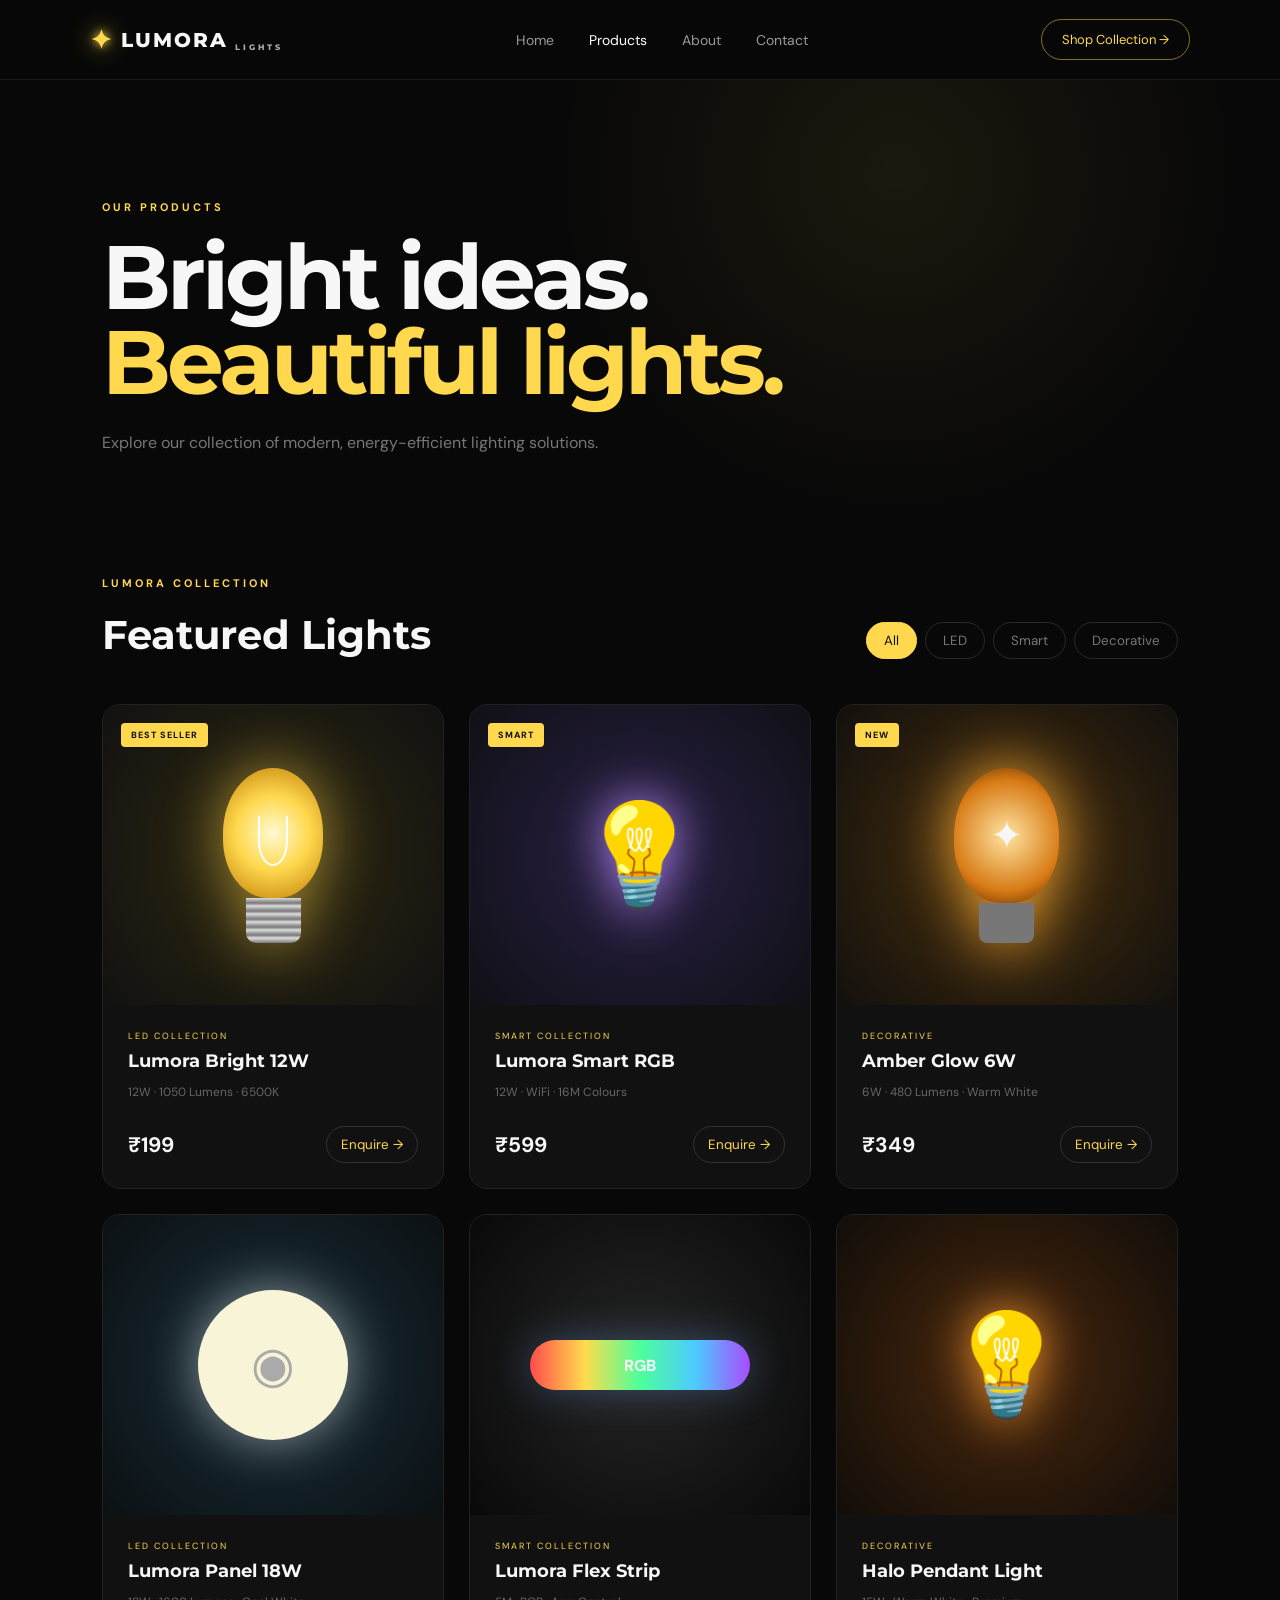
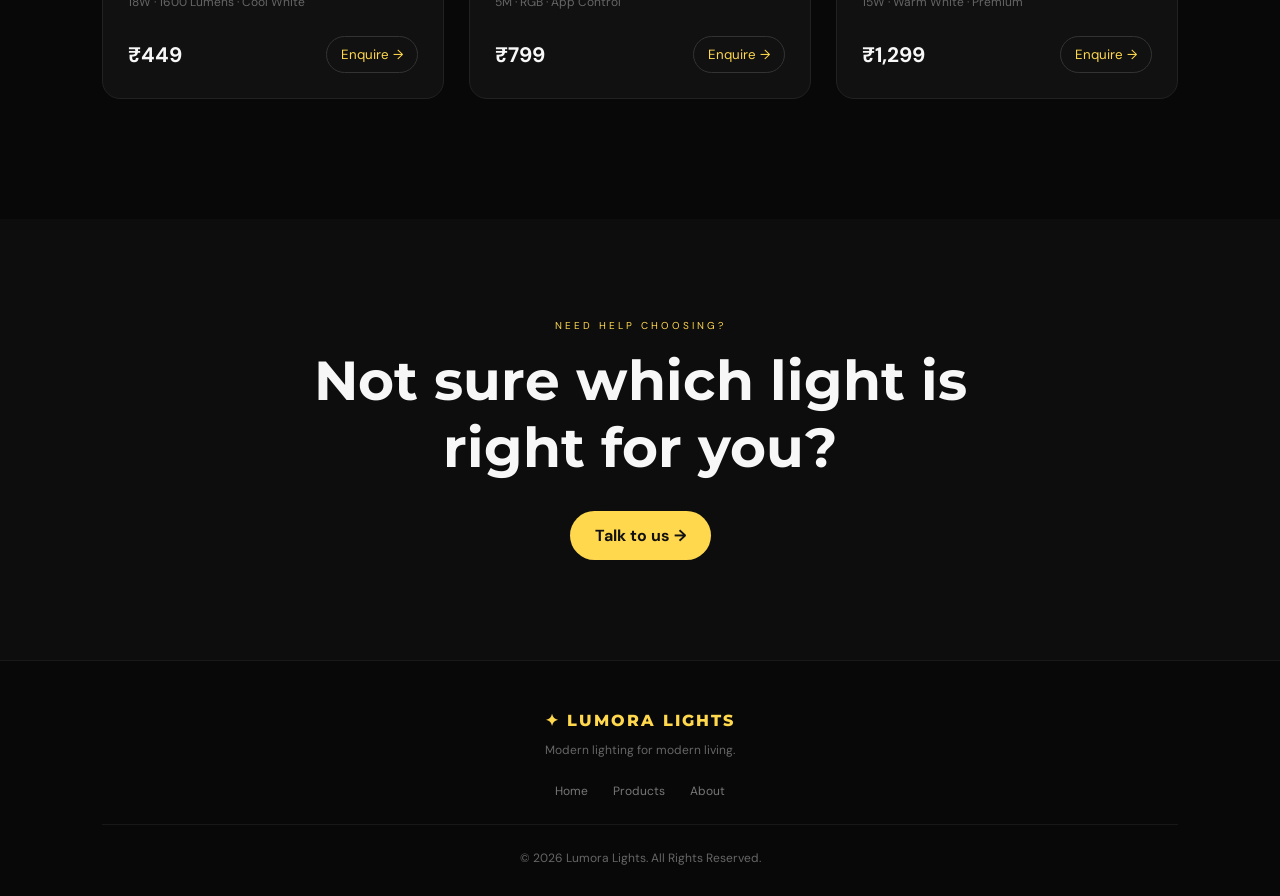
==== products.html @ e1e7d4a2 "Add files via upload" ====
<!DOCTYPE html>
<html lang="en">

<head>

    <meta charset="UTF-8">

    <meta name="viewport" content="width=device-width, initial-scale=1.0">

    <title>Products | Lumora Lights</title>

    <link rel="stylesheet" href="style.css">

    <link rel="preconnect" href="https://fonts.googleapis.com">
    <link rel="preconnect" href="https://fonts.gstatic.com" crossorigin>

    <link href="https://fonts.googleapis.com/css2?family=DM+Sans:wght@400;500;600;700&family=Montserrat:wght@600;700;800&display=swap" rel="stylesheet">

</head>


<body>


<!-- NAVBAR -->

<header class="navbar">

    <div class="logo">
        <span class="logo-light">✦</span>
        LUMORA
        <small>LIGHTS</small>
    </div>

    <nav>

        <a href="index.html">
            Home
        </a>

        <a href="products.html" class="active">
            Products
        </a>

        <a href="index.html#about">
            About
        </a>

        <a href="index.html#contact">
            Contact
        </a>

    </nav>

    <a href="#products" class="nav-btn">
        Shop Collection →
    </a>

</header>



<!-- PRODUCT HERO -->

<section class="products-hero">

    <p class="eyebrow">
        OUR PRODUCTS
    </p>

    <h1>
        Bright ideas.<br>
        <span>Beautiful lights.</span>
    </h1>

    <p>
        Explore our collection of modern, energy-efficient
        lighting solutions.
    </p>

</section>



<!-- FILTER -->

<section class="product-section" id="products">

    <div class="product-top">

        <div>

            <p class="eyebrow">
                LUMORA COLLECTION
            </p>

            <h2>
                Featured Lights
            </h2>

        </div>


        <div class="filter-buttons">

            <button class="filter active" data-filter="all">
                All
            </button>

            <button class="filter" data-filter="led">
                LED
            </button>

            <button class="filter" data-filter="smart">
                Smart
            </button>

            <button class="filter" data-filter="decorative">
                Decorative
            </button>

        </div>

    </div>



    <!-- PRODUCTS -->

    <div class="product-grid">


        <!-- PRODUCT 1 -->

        <div class="product-card" data-category="led">

            <div class="product-image">

                <div class="product-bulb white-bulb">

                    <div class="small-glass">
                        <div class="small-filament"></div>
                    </div>

                    <div class="small-base"></div>

                </div>

                <span class="tag">
                    BEST SELLER
                </span>

            </div>

            <div class="product-info">

                <p>LED COLLECTION</p>

                <h3>
                    Lumora Bright 12W
                </h3>

                <span class="spec">
                    12W · 1050 Lumens · 6500K
                </span>

                <div class="price-row">

                    <strong>
                        ₹199
                    </strong>

                    <button onclick="orderProduct('Lumora Bright 12W')">
                        Enquire →
                    </button>

                </div>

            </div>

        </div>



        <!-- PRODUCT 2 -->

        <div class="product-card" data-category="smart">

            <div class="product-image purple-bg">

                <div class="smart-bulb">
                    💡
                </div>

                <span class="tag">
                    SMART
                </span>

            </div>

            <div class="product-info">

                <p>SMART COLLECTION</p>

                <h3>
                    Lumora Smart RGB
                </h3>

                <span class="spec">
                    12W · WiFi · 16M Colours
                </span>

                <div class="price-row">

                    <strong>
                        ₹599
                    </strong>

                    <button onclick="orderProduct('Lumora Smart RGB')">
                        Enquire →
                    </button>

                </div>

            </div>

        </div>



        <!-- PRODUCT 3 -->

        <div class="product-card" data-category="decorative">

            <div class="product-image warm-bg">

                <div class="vintage-bulb">

                    <div class="vintage-glass">
                        ✦
                    </div>

                    <div class="vintage-base"></div>

                </div>

                <span class="tag">
                    NEW
                </span>

            </div>

            <div class="product-info">

                <p>DECORATIVE</p>

                <h3>
                    Amber Glow 6W
                </h3>

                <span class="spec">
                    6W · 480 Lumens · Warm White
                </span>

                <div class="price-row">

                    <strong>
                        ₹349
                    </strong>

                    <button onclick="orderProduct('Amber Glow 6W')">
                        Enquire →
                    </button>

                </div>

            </div>

        </div>



        <!-- PRODUCT 4 -->

        <div class="product-card" data-category="led">

            <div class="product-image blue-bg">

                <div class="panel-light">
                    ◉
                </div>

            </div>

            <div class="product-info">

                <p>LED COLLECTION</p>

                <h3>
                    Lumora Panel 18W
                </h3>

                <span class="spec">
                    18W · 1600 Lumens · Cool White
                </span>

                <div class="price-row">

                    <strong>
                        ₹449
                    </strong>

                    <button onclick="orderProduct('Lumora Panel 18W')">
                        Enquire →
                    </button>

                </div>

            </div>

        </div>



        <!-- PRODUCT 5 -->

        <div class="product-card" data-category="smart">

            <div class="product-image dark-bg">

                <div class="smart-strip">
                    RGB
                </div>

            </div>

            <div class="product-info">

                <p>SMART COLLECTION</p>

                <h3>
                    Lumora Flex Strip
                </h3>

                <span class="spec">
                    5M · RGB · App Control
                </span>

                <div class="price-row">

                    <strong>
                        ₹799
                    </strong>

                    <button onclick="orderProduct('Lumora Flex Strip')">
                        Enquire →
                    </button>

                </div>

            </div>

        </div>



        <!-- PRODUCT 6 -->

        <div class="product-card" data-category="decorative">

            <div class="product-image orange-bg">

                <div class="hanging-light">
                    💡
                </div>

            </div>

            <div class="product-info">

                <p>DECORATIVE</p>

                <h3>
                    Halo Pendant Light
                </h3>

                <span class="spec">
                    15W · Warm White · Premium
                </span>

                <div class="price-row">

                    <strong>
                        ₹1,299
                    </strong>

                    <button onclick="orderProduct('Halo Pendant Light')">
                        Enquire →
                    </button>

                </div>

            </div>

        </div>


    </div>

</section>



<!-- BOTTOM CTA -->

<section class="product-cta">

    <p>
        NEED HELP CHOOSING?
    </p>

    <h2>
        Not sure which light is right for you?
    </h2>

    <a href="index.html#contact">
        Talk to us →
    </a>

</section>



<!-- FOOTER -->

<footer>

    <div class="footer-logo">
        ✦ LUMORA LIGHTS
    </div>

    <p>
        Modern lighting for modern living.
    </p>

    <div class="footer-links">

        <a href="index.html">
            Home
        </a>

        <a href="products.html">
            Products
        </a>

        <a href="index.html#about">
            About
        </a>

    </div>

    <p class="copyright">
        © 2026 Lumora Lights. All Rights Reserved.
    </p>

</footer>


<script src="script.js"></script>

</body>
</html>
---- style.css ----
/* =========================================
   LUMORA LIGHTS
   MAIN STYLESHEET
========================================= */

* {
    margin: 0;
    padding: 0;
    box-sizing: border-box;
}

html {
    scroll-behavior: smooth;
}

body {
    font-family: "DM Sans", sans-serif;
    background: #080808;
    color: #f7f7f7;
    overflow-x: hidden;
}

a {
    text-decoration: none;
    color: inherit;
}

button {
    font-family: inherit;
}


/* =========================================
   NAVBAR
========================================= */

.navbar {
    height: 80px;

    padding: 0 7%;

    display: flex;
    align-items: center;
    justify-content: space-between;

    border-bottom: 1px solid rgba(255,255,255,0.08);

    background: rgba(8,8,8,0.9);

    backdrop-filter: blur(15px);

    position: sticky;
    top: 0;

    z-index: 100;
}

.logo {
    font-family: "Montserrat", sans-serif;

    font-size: 20px;

    font-weight: 800;

    letter-spacing: 2px;

    display: flex;
    align-items: center;

    gap: 7px;
}

.logo-light {
    color: #ffd84d;

    font-size: 26px;

    text-shadow:
        0 0 10px #ffd84d,
        0 0 25px #ffd84d;
}

.logo small {
    font-size: 8px;

    letter-spacing: 3px;

    color: #aaa;

    align-self: flex-end;

    margin-bottom: 4px;
}

.navbar nav {
    display: flex;

    gap: 35px;
}

.navbar nav a {
    color: #999;

    font-size: 14px;

    transition: 0.3s;
}

.navbar nav a:hover,
.navbar nav a.active {
    color: #fff;
}

.nav-btn {
    padding: 11px 20px;

    border: 1px solid rgba(255,216,77,0.5);

    border-radius: 30px;

    color: #ffd84d;

    font-size: 13px;

    transition: 0.3s;
}

.nav-btn:hover {
    background: #ffd84d;

    color: #080808;

    transform: translateY(-2px);
}


/* =========================================
   HERO
========================================= */

.hero {
    min-height: calc(100vh - 80px);

    padding: 80px 9%;

    display: grid;

    grid-template-columns: 1.1fr 0.9fr;

    align-items: center;

    position: relative;

    overflow: hidden;
}

.hero::before {
    content: "";

    position: absolute;

    width: 600px;
    height: 600px;

    background: #ffd84d;

    opacity: 0.06;

    filter: blur(100px);

    border-radius: 50%;

    top: 20%;
    right: 5%;
}

.hero-content {
    position: relative;

    z-index: 2;

    animation: fadeUp 1s ease;
}

.eyebrow {
    color: #ffd84d;

    font-size: 11px;

    letter-spacing: 3px;

    font-weight: 700;

    margin-bottom: 20px;
}

.hero h1 {
    font-family: "Montserrat", sans-serif;

    font-size: clamp(55px, 7vw, 100px);

    line-height: 0.95;

    letter-spacing: -5px;

    max-width: 700px;
}

.hero h1 span {
    color: #ffd84d;

    text-shadow:
        0 0 20px rgba(255,216,77,0.25);
}

.hero-text {
    max-width: 520px;

    color: #999;

    line-height: 1.8;

    margin-top: 30px;

    font-size: 16px;
}

.hero-buttons {
    display: flex;

    gap: 15px;

    margin-top: 35px;
}

.primary-btn,
.secondary-btn {
    padding: 15px 25px;

    border-radius: 30px;

    font-size: 14px;

    transition: 0.3s;
}

.primary-btn {
    background: #ffd84d;

    color: #111;

    font-weight: 700;
}

.primary-btn:hover {
    transform: translateY(-4px);

    box-shadow:
        0 10px 30px rgba(255,216,77,0.25);
}

.secondary-btn {
    border: 1px solid #333;

    color: #ddd;
}

.secondary-btn:hover {
    border-color: #ffd84d;

    color: #ffd84d;
}

.hero-stats {
    display: flex;

    gap: 45px;

    margin-top: 60px;
}

.hero-stats div {
    display: flex;

    flex-direction: column;

    gap: 5px;
}

.hero-stats strong {
    font-family: "Montserrat";

    font-size: 25px;

    color: #fff;
}

.hero-stats span {
    font-size: 11px;

    color: #666;
}


/* =========================================
   HERO BULB
========================================= */

.hero-light {
    height: 500px;

    position: relative;

    display: flex;

    justify-content: center;

    align-items: center;
}

.glow {
    position: absolute;

    width: 320px;
    height: 320px;

    border-radius: 50%;

    background: #ffd84d;

    filter: blur(100px);

    opacity: 0.25;

    animation: pulse 3s infinite;
}

.bulb {
    position: relative;

    z-index: 2;

    display: flex;

    flex-direction: column;

    align-items: center;

    transform: rotate(-8deg);

    animation: float 4s ease-in-out infinite;
}

.bulb-glass {
    width: 190px;
    height: 240px;

    border-radius: 50% 50% 45% 45%;

    background:
        radial-gradient(
            circle at 50% 60%,
            #fff9b5,
            #ffd84d 35%,
            #f0ad16 65%,
            #9a5b00
        );

    box-shadow:
        0 0 35px #ffd84d,
        0 0 80px rgba(255,216,77,0.7),
        0 0 160px rgba(255,216,77,0.35);

    position: relative;
}

.bulb-glass::after {
    content: "";

    position: absolute;

    width: 45px;
    height: 130px;

    border-radius: 50%;

    background: rgba(255,255,255,0.25);

    left: 30px;
    top: 35px;

    filter: blur(8px);
}

.filament {
    position: absolute;

    width: 45px;
    height: 80px;

    border: 3px solid #fff;

    border-top: 0;

    border-radius: 0 0 50% 50%;

    left: 73px;
    top: 85px;

    filter: drop-shadow(0 0 8px white);
}

.filament:nth-child(2) {
    transform: scale(0.6);

    top: 70px;
}

.bulb-neck {
    width: 85px;
    height: 30px;

    background: #ddd;

    margin-top: -5px;

    border-radius: 5px 5px 0 0;
}

.bulb-base {
    width: 90px;

    height: 80px;

    background:
        repeating-linear-gradient(
            0deg,
            #999 0px,
            #ddd 6px,
            #888 9px
        );

    border-radius: 0 0 18px 18px;

    box-shadow: inset 0 -10px 20px rgba(0,0,0,0.3);
}


/* light rays */

.light-ray {
    position: absolute;

    width: 2px;

    height: 80px;

    background: #ffd84d;

    box-shadow: 0 0 15px #ffd84d;

    opacity: 0.7;
}

.ray1 {
    top: 30px;
    left: 50%;
    transform: rotate(0deg);
}

.ray2 {
    top: 100px;
    left: 20%;
    transform: rotate(-55deg);
}

.ray3 {
    top: 100px;
    right: 20%;
    transform: rotate(55deg);
}

.ray4 {
    bottom: 70px;
    right: 15%;
    transform: rotate(70deg);
}


/* =========================================
   CATEGORIES
========================================= */

.categories {
    padding: 110px 8%;

    background: #0d0d0d;
}

.section-heading {
    margin-bottom: 55px;
}

.section-heading p {
    color: #ffd84d;

    letter-spacing: 3px;

    font-size: 11px;

    font-weight: 700;
}

.section-heading h2 {
    font-family: "Montserrat";

    font-size: clamp(35px, 5vw, 55px);

    margin-top: 10px;

    letter-spacing: -2px;
}

.category-grid {
    display: grid;

    grid-template-columns: repeat(4, 1fr);

    gap: 18px;
}

.category-card {
    padding: 35px 28px;

    background: #141414;

    border: 1px solid #222;

    border-radius: 18px;

    transition: 0.4s;

    position: relative;

    overflow: hidden;
}

.category-card:hover {
    transform: translateY(-8px);

    border-color: rgba(255,216,77,0.4);
}

.category-icon {
    font-size: 35px;

    margin-bottom: 25px;
}

.category-card h3 {
    font-family: "Montserrat";

    margin-bottom: 12px;
}

.category-card p {
    color: #777;

    font-size: 13px;

    line-height: 1.7;

    min-height: 65px;
}

.category-card a {
    display: inline-block;

    color: #ffd84d;

    font-size: 13px;

    margin-top: 20px;
}


/* =========================================
   ABOUT
========================================= */

.about {
    padding: 130px 10%;

    display: grid;

    grid-template-columns: 1fr 1fr;

    align-items: center;

    gap: 100px;
}

.about-visual {
    display: flex;

    justify-content: center;
}

.about-circle {
    width: 390px;
    height: 390px;

    border-radius: 50%;

    background:
        radial-gradient(
            circle,
            #29210a,
            #111 65%
        );

    border: 1px solid #302b18;

    display: flex;

    justify-content: center;

    align-items: center;

    box-shadow:
        0 0 100px rgba(255,216,77,0.08);
}

.mini-bulb {
    font-size: 100px;

    filter:
        drop-shadow(0 0 20px #ffd84d);

    animation: float 4s infinite;
}

.about-content h2 {
    font-family: "Montserrat";

    font-size: clamp(38px, 5vw, 60px);

    line-height: 1;

    letter-spacing: -3px;

    margin-bottom: 25px;
}

.about-content > p:not(.eyebrow) {
    color: #888;

    line-height: 1.8;

    max-width: 500px;
}

.feature-list {
    margin-top: 30px;

    display: grid;

    gap: 15px;
}

.feature-list div {
    color: #ccc;

    font-size: 14px;
}

.feature-list span {
    color: #ffd84d;

    margin-right: 10px;
}


/* =========================================
   CTA
========================================= */

.cta {
    margin: 0 7% 80px;

    padding: 60px;

    border-radius: 25px;

    background:
        linear-gradient(
            110deg,
            #17140a,
            #0e0e0e
        );

    border: 1px solid #292515;

    display: flex;

    align-items: center;

    justify-content: space-between;
}

.cta p {
    color: #ffd84d;

    font-size: 11px;

    letter-spacing: 3px;

    margin-bottom: 12px;
}

.cta h2 {
    font-family: "Montserrat";

    font-size: 35px;
}

.cta > a {
    padding: 15px 25px;

    background: #ffd84d;

    color: #111;

    border-radius: 30px;

    font-weight: 700;

    font-size: 13px;
}


/* =========================================
   PRODUCTS PAGE
========================================= */

.products-hero {
    padding: 120px 8% 90px;

    background:
        radial-gradient(
            circle at 70% 20%,
            rgba(255,216,77,0.08),
            transparent 35%
        );
}

.products-hero h1 {
    font-family: "Montserrat";

    font-size: clamp(50px, 7vw, 90px);

    line-height: 0.95;

    letter-spacing: -4px;
}

.products-hero h1 span {
    color: #ffd84d;
}

.products-hero > p:last-child {
    color: #777;

    margin-top: 25px;

    max-width: 500px;

    line-height: 1.7;
}

.product-section {
    padding: 30px 8% 120px;
}

.product-top {
    display: flex;

    align-items: end;

    justify-content: space-between;

    margin-bottom: 45px;
}

.product-top h2 {
    font-family: "Montserrat";

    font-size: 40px;
}

.filter-buttons {
    display: flex;

    gap: 8px;
}

.filter {
    border: 1px solid #292929;

    background: transparent;

    color: #777;

    padding: 9px 17px;

    border-radius: 20px;

    cursor: pointer;

    transition: 0.3s;
}

.filter:hover,
.filter.active {
    background: #ffd84d;

    color: #111;

    border-color: #ffd84d;
}


/* =========================================
   PRODUCT CARDS
========================================= */

.product-grid {
    display: grid;

    grid-template-columns: repeat(3, 1fr);

    gap: 25px;
}

.product-card {
    background: #111;

    border: 1px solid #222;

    border-radius: 18px;

    overflow: hidden;

    transition: 0.4s;
}

.product-card:hover {
    transform: translateY(-7px);

    border-color: #3b351c;
}

.product-image {
    height: 300px;

    background:
        radial-gradient(
            circle at center,
            #30290f,
            #111
        );

    position: relative;

    display: flex;

    justify-content: center;

    align-items: center;

    overflow: hidden;
}

.purple-bg {
    background:
        radial-gradient(
            circle,
            #292044,
            #101016
        );
}

.warm-bg {
    background:
        radial-gradient(
            circle,
            #49300e,
            #12100d
        );
}

.blue-bg {
    background:
        radial-gradient(
            circle,
            #172f3b,
            #0c1012
        );
}

.dark-bg {
    background:
        radial-gradient(
            circle,
            #252525,
            #090909
        );
}

.orange-bg {
    background:
        radial-gradient(
            circle,
            #49270d,
            #110d09
        );
}

.tag {
    position: absolute;

    top: 18px;
    left: 18px;

    padding: 6px 10px;

    background: #ffd84d;

    color: #111;

    border-radius: 4px;

    font-size: 9px;

    font-weight: 800;

    letter-spacing: 1px;
}


/* product bulbs */

.product-bulb {
    display: flex;

    flex-direction: column;

    align-items: center;

    filter: drop-shadow(0 0 30px rgba(255,216,77,0.6));
}

.small-glass {
    width: 100px;
    height: 130px;

    border-radius: 50% 50% 45% 45%;

    background:
        radial-gradient(
            circle,
            #fffbd2,
            #ffd84d 45%,
            #bf7c05
        );

    position: relative;
}

.small-filament {
    width: 30px;
    height: 50px;

    border: 2px solid #fff;

    border-top: 0;

    border-radius: 0 0 50% 50%;

    position: absolute;

    top: 48px;
    left: 35px;
}

.small-base {
    width: 55px;
    height: 45px;

    background:
        repeating-linear-gradient(
            0deg,
            #777,
            #ddd 5px,
            #777 8px
        );

    border-radius: 0 0 10px 10px;
}

.smart-bulb {
    font-size: 100px;

    filter:
        drop-shadow(0 0 25px #b98cff);

    animation: float 4s infinite;
}

.vintage-bulb {
    display: flex;

    flex-direction: column;

    align-items: center;

    filter:
        drop-shadow(0 0 30px #ffad32);
}

.vintage-glass {
    width: 105px;
    height: 135px;

    border-radius: 50% 50% 45% 45%;

    background:
        radial-gradient(
            circle,
            #ffe5a2,
            #d77a15 65%,
            #512600
        );

    display: flex;

    align-items: center;

    justify-content: center;

    font-size: 40px;
}

.vintage-base {
    width: 55px;
    height: 40px;

    background: #777;

    border-radius: 0 0 8px 8px;
}

.panel-light {
    width: 150px;
    height: 150px;

    border-radius: 50%;

    background: #f7f4d8;

    color: #aaa;

    display: flex;

    align-items: center;

    justify-content: center;

    font-size: 50px;

    box-shadow:
        0 0 50px rgba(255,255,255,0.5);
}

.smart-strip {
    width: 220px;
    height: 50px;

    border-radius: 50px;

    background:
        linear-gradient(
            90deg,
            #ff4c4c,
            #ffdc4c,
            #4cff9b,
            #4ccaff,
            #a94cff
        );

    display: flex;

    justify-content: center;

    align-items: center;

    font-weight: 800;

    box-shadow:
        0 0 40px rgba(120,180,255,0.3);
}

.hanging-light {
    font-size: 100px;

    filter:
        drop-shadow(0 0 25px #ff9d30);

    animation: float 4s infinite;
}


/* product info */

.product-info {
    padding: 25px;
}

.product-info > p {
    color: #ffd84d;

    font-size: 9px;

    letter-spacing: 2px;

    margin-bottom: 8px;
}

.product-info h3 {
    font-family: "Montserrat";

    font-size: 18px;

    margin-bottom: 8px;
}

.spec {
    color: #666;

    font-size: 12px;
}

.price-row {
    display: flex;

    justify-content: space-between;

    align-items: center;

    margin-top: 25px;
}

.price-row strong {
    font-size: 21px;
}

.price-row button {
    border: 1px solid #333;

    background: transparent;

    color: #ffd84d;

    padding: 9px 14px;

    border-radius: 20px;

    cursor: pointer;

    transition: 0.3s;
}

.price-row button:hover {
    background: #ffd84d;

    color: #111;

    border-color: #ffd84d;
}


/* =========================================
   PRODUCT CTA
========================================= */

.product-cta {
    text-align: center;

    padding: 100px 20px;

    background: #0d0d0d;
}

.product-cta p {
    color: #ffd84d;

    font-size: 10px;

    letter-spacing: 3px;
}

.product-cta h2 {
    font-family: "Montserrat";

    font-size: clamp(35px, 5vw, 55px);

    margin: 15px auto 30px;

    max-width: 700px;
}

.product-cta a {
    display: inline-block;

    padding: 14px 25px;

    background: #ffd84d;

    color: #111;

    border-radius: 30px;

    font-weight: 700;
}


/* =========================================
   FOOTER
========================================= */

footer {
    padding: 50px 8% 30px;

    border-top: 1px solid #191919;

    text-align: center;
}

.footer-logo {
    font-family: "Montserrat";

    font-weight: 800;

    letter-spacing: 2px;

    color: #ffd84d;
}

footer > p {
    color: #666;

    font-size: 12px;

    margin-top: 12px;
}

.footer-links {
    display: flex;

    justify-content: center;

    gap: 25px;

    margin: 25px 0;
}

.footer-links a {
    color: #777;

    font-size: 12px;
}

.footer-links a:hover {
    color: #ffd84d;
}

.copyright {
    border-top: 1px solid #181818;

    padding-top: 25px;
}


/* =========================================
   ANIMATIONS
========================================= */

@keyframes float {

    0%, 100% {
        transform: translateY(0) rotate(-8deg);
    }

    50% {
        transform: translateY(-15px) rotate(-8deg);
    }

}

@keyframes pulse {

    0%, 100% {
        transform: scale(1);

        opacity: 0.2;
    }

    50% {
        transform: scale(1.15);

        opacity: 0.35;
    }

}

@keyframes fadeUp {

    from {
        opacity: 0;

        transform: translateY(30px);
    }

    to {
        opacity: 1;

        transform: translateY(0);
    }

}


/* =========================================
   RESPONSIVE
========================================= */

@media (max-width: 1000px) {

    .navbar nav {
        display: none;
    }

    .hero {
        grid-template-columns: 1fr;

        text-align: center;
    }

    .hero-content {
        display: flex;

        flex-direction: column;

        align-items: center;
    }

    .hero-light {
        height: 400px;
    }

    .category-grid {
        grid-template-columns: repeat(2, 1fr);
    }

    .about {
        grid-template-columns: 1fr;

        text-align: center;
    }

    .about-content {
        display: flex;

        flex-direction: column;

        align-items: center;
    }

    .product-grid {
        grid-template-columns: repeat(2, 1fr);
    }

}


@media (max-width: 650px) {

    .navbar {
        padding: 0 5%;
    }

    .nav-btn {
        display: none;
    }

    .hero {
        padding: 60px 6%;
    }

    .hero h1 {
        font-size: 55px;

        letter-spacing: -3px;
    }

    .hero-stats {
        gap: 20px;
    }

    .category-grid {
        grid-template-columns: 1fr;
    }

    .about {
        padding: 80px 6%;

        gap: 50px;
    }

    .about-circle {
        width: 280px;
        height: 280px;
    }

    .cta {
        margin: 0 5% 50px;

        padding: 35px;

        flex-direction: column;

        align-items: flex-start;

        gap: 25px;
    }

    .product-top {
        flex-direction: column;

        align-items: flex-start;

        gap: 25px;
    }

    .filter-buttons {
        flex-wrap: wrap;
    }

    .product-grid {
        grid-template-columns: 1fr;
    }

    .products-hero {
        padding: 80px 6%;
    }

    .product-section {
        padding: 30px 6% 80px;
    }

}
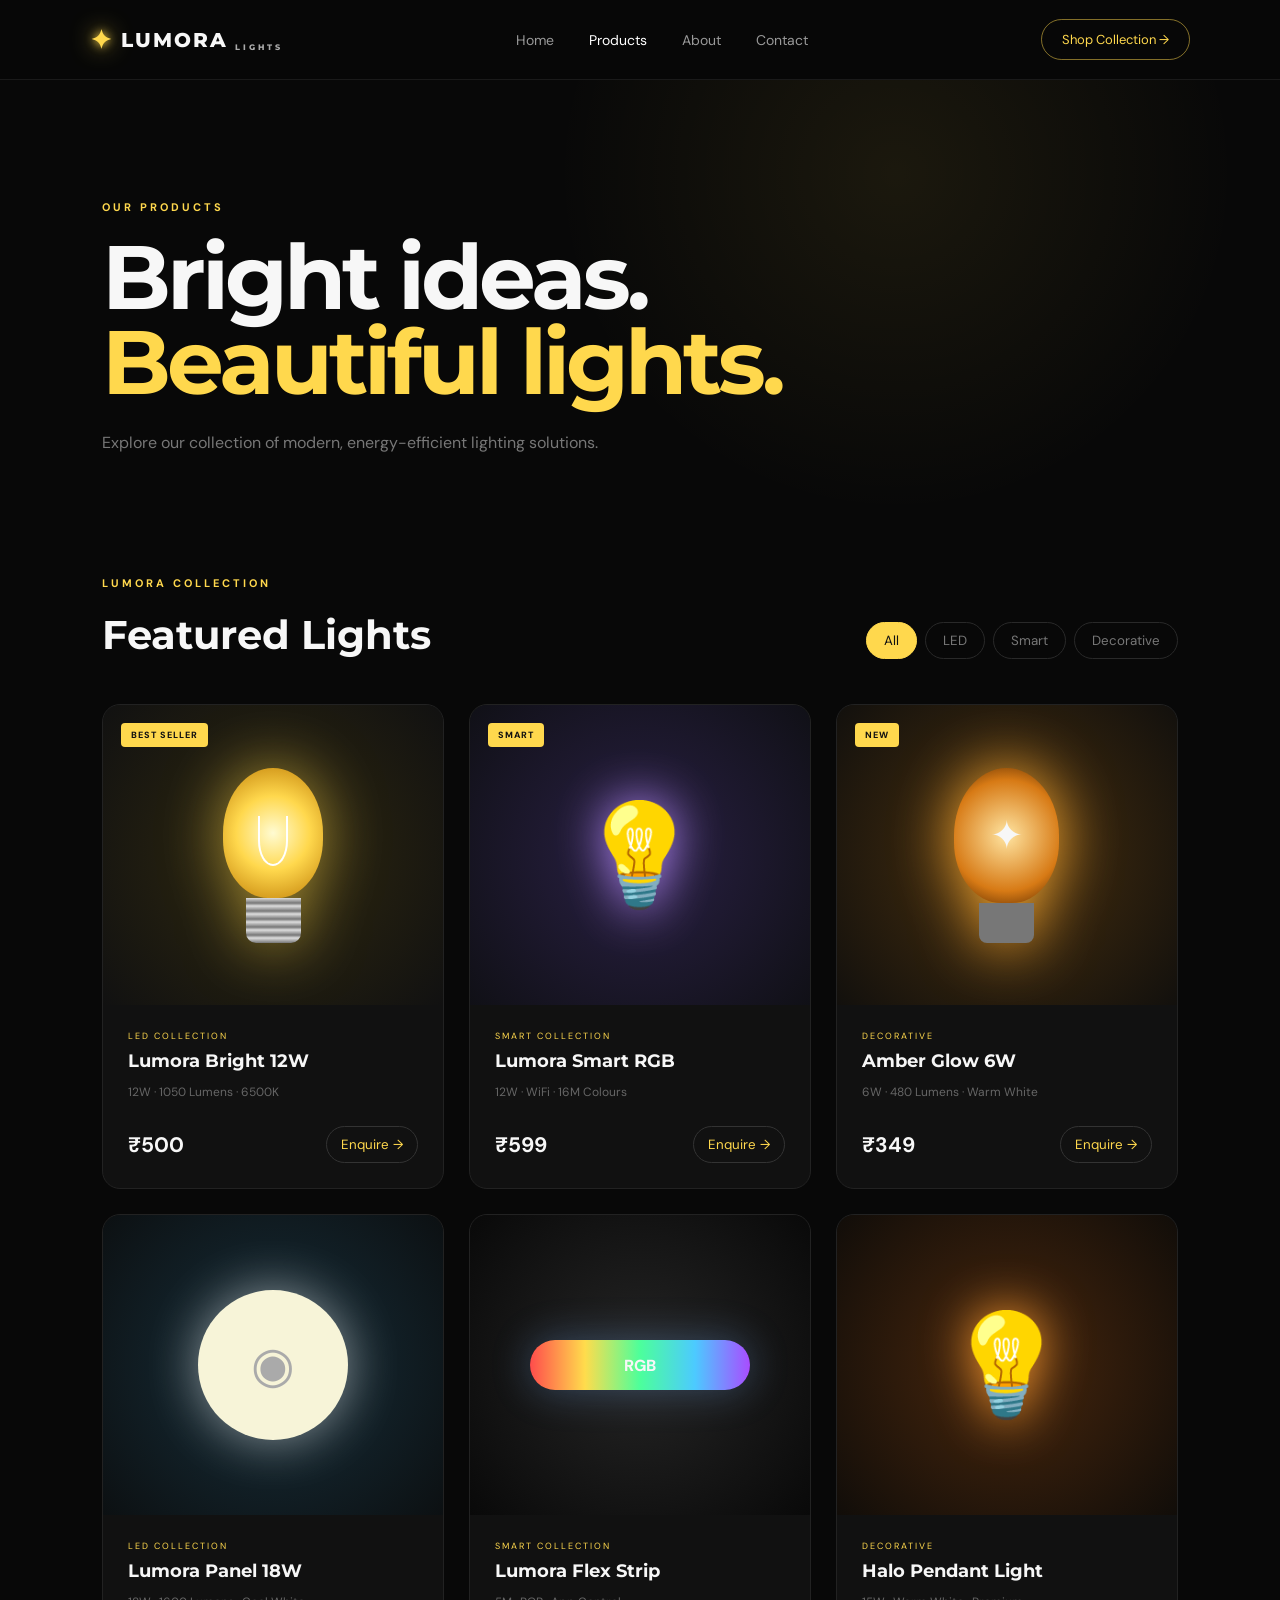
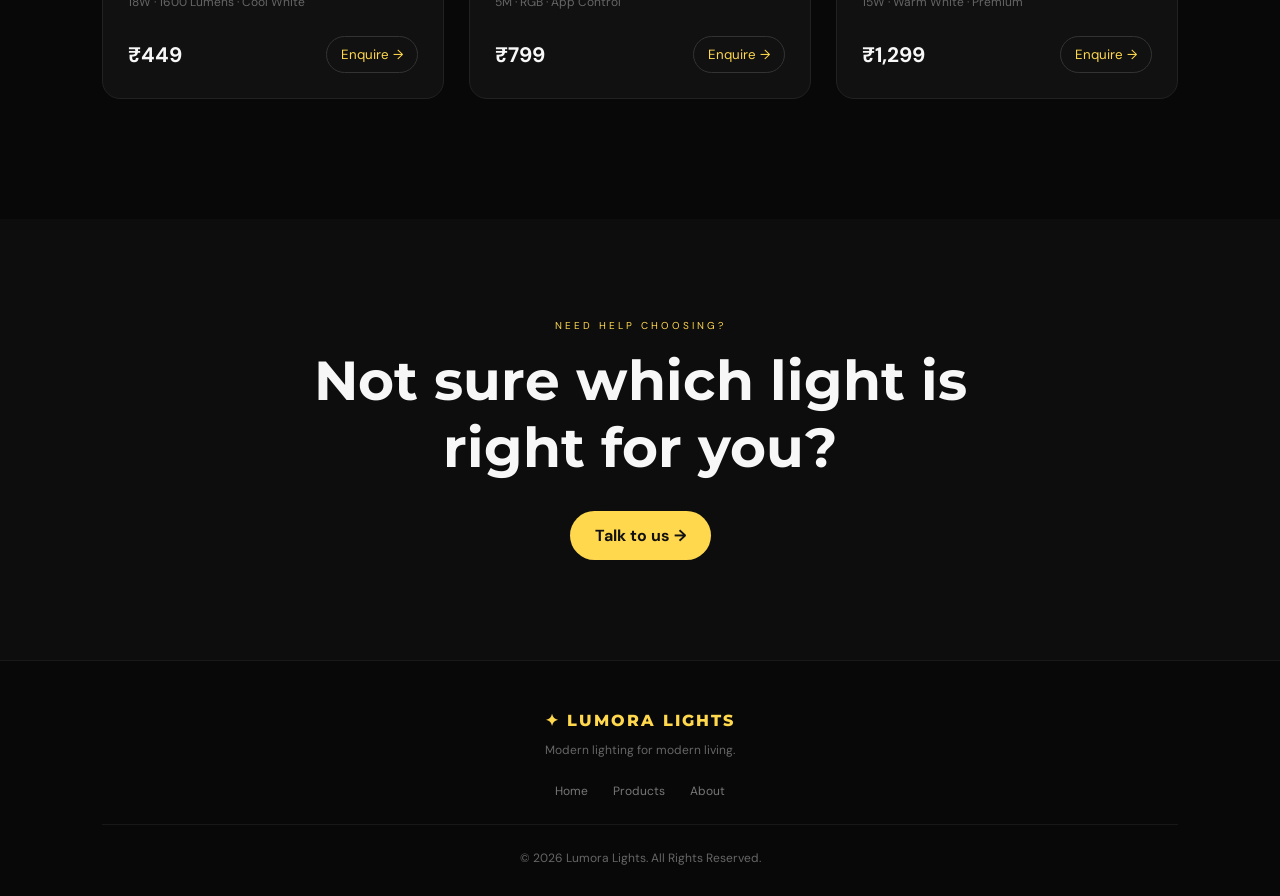
==== commit 1103a4b9: "Fix HTML formatting and update product prices" ====
--- a/products.html
+++ b/products.html
@@ -167,7 +167,7 @@
                 <div class="price-row">
 
                     <strong>
-                        ₹199
+                        ₹500
                     </strong>
 
                     <button onclick="orderProduct('Lumora Bright 12W')">
@@ -469,4 +469,4 @@
 <script src="script.js"></script>
 
 </body>
-</html>+</html>
